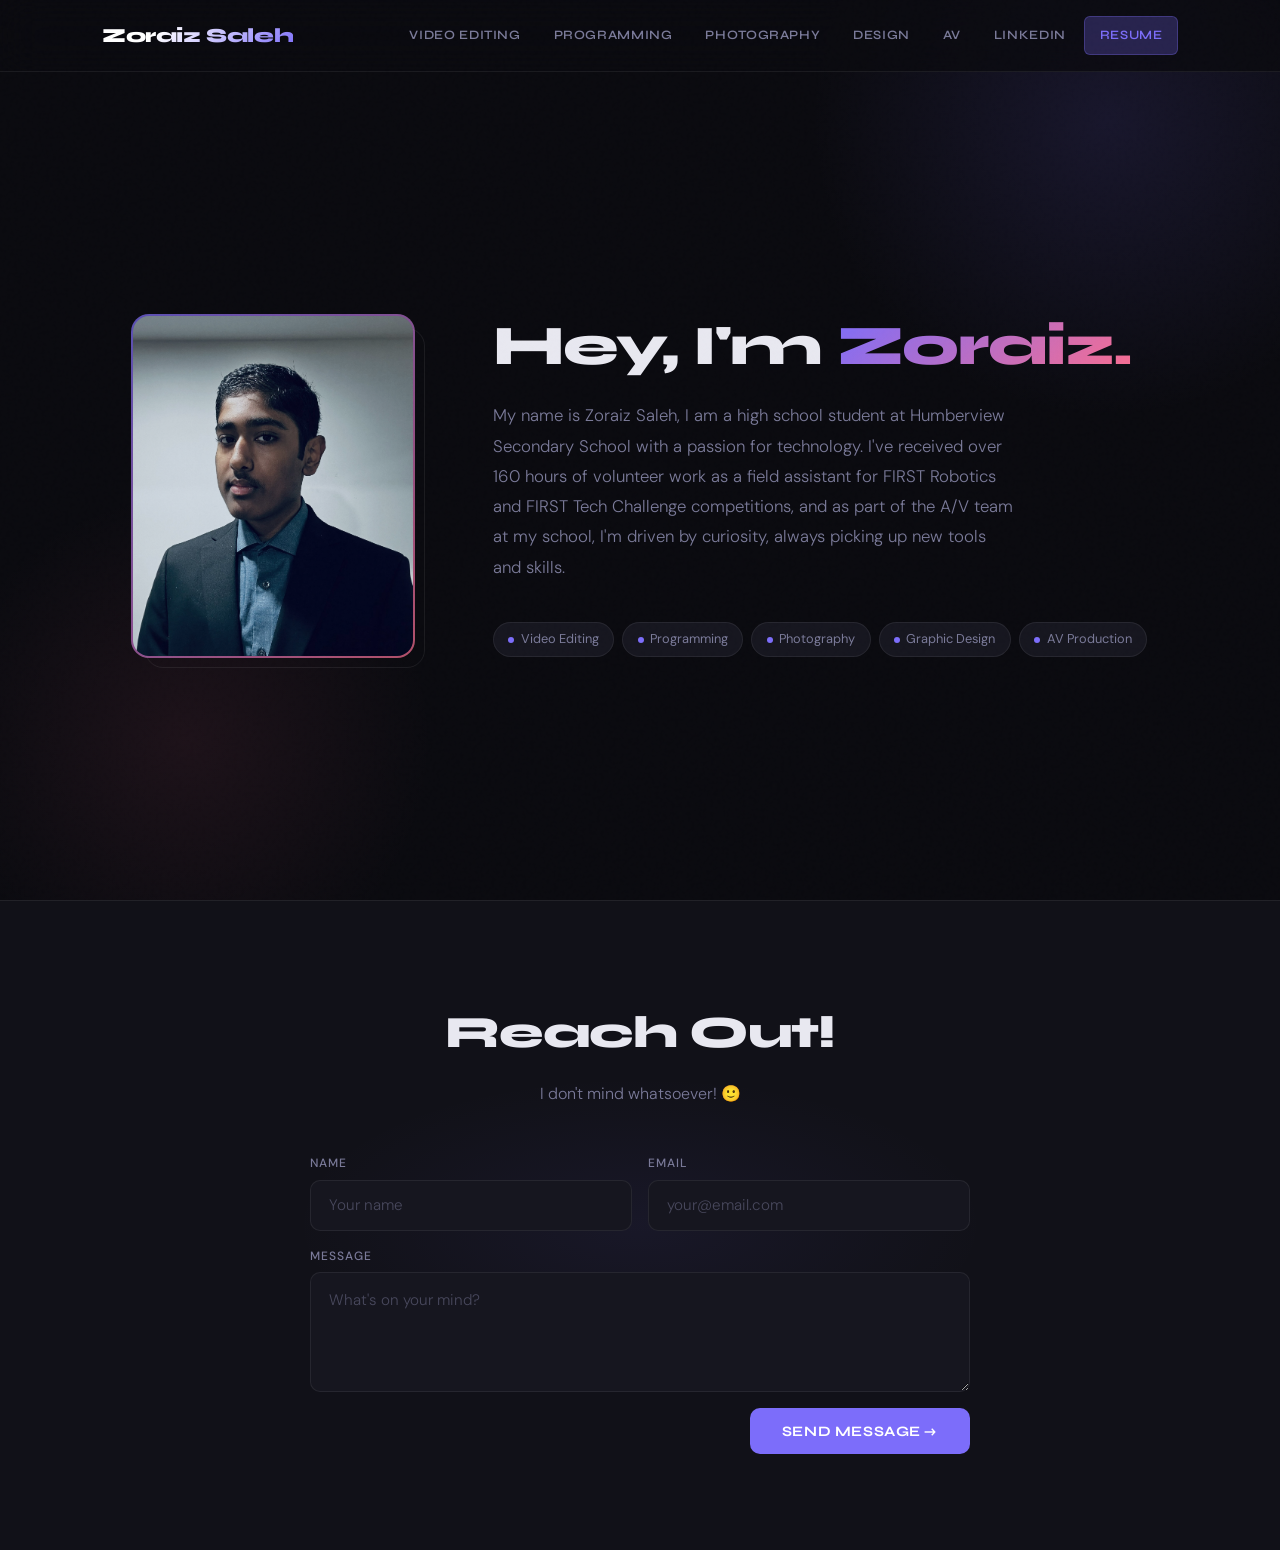
==== HTML/index.html @ ecb32ee4 "Organizing the files into folders" ====
<!DOCTYPE html>
<html lang="en">
  <head>
    <title>Zoraiz Saleh — Portfolio</title>
    <link rel="shortcut icon" href="icon.png">
    <link rel="stylesheet" href="../index.css">
    <meta charset="UTF-8">
    <meta name="viewport" content="width=device-width, initial-scale=1.0">
  </head>
  <body>

    <header class="navbar" role="banner">
      <div class="navbar__container">
        <a href="#" class="navbar__brand">Zoraiz Saleh</a>

        <button class="navbar__toggle"
                id="navbarToggle"
                aria-label="Toggle navigation"
                aria-controls="navbarMenu"
                aria-expanded="false">
          <span class="bar"></span>
          <span class="bar"></span>
          <span class="bar"></span>
        </button>

        <nav id="navbarMenu" class="navbar__menu" role="navigation">
          <ul class="navbar__list">
            <li class="navbar__item"><a href="Videoediting.html" class="navbar__link">Video Editing</a></li>
            <li class="navbar__item"><a href="programming.html" class="navbar__link">Programming</a></li>
            <li class="navbar__item"><a href="photography.html" class="navbar__link">Photography</a></li>
            <li class="navbar__item"><a href="Design.html" class="navbar__link">Design</a></li>
            <li class="navbar__item"><a href="AV.html" class="navbar__link">AV</a></li>
            <li class="navbar__item"><a href="https://www.linkedin.com/in/zoraiz-saleh" class="navbar__link" target="_blank">LinkedIn</a></li>
            <li class="navbar__item"><a href="../Zoraiz_Saleh_Resume.pdf" class="navbar__link">Resume</a></li>
          </ul>
        </nav>
      </div>
    </header>

    <section class="aboutme" id="about">
      <div class="container">

        <div class="photo-wrapper">
          <img src="../Photos/Profile.jpeg" class="mainphoto" alt="Zoraiz Saleh">
        </div>

        <div class="text-content">
          <h1 class="first-text">Hey, I'm <span class="highlight">Zoraiz.</span></h1>
          <p class="paragraph-text">
            My name is Zoraiz Saleh, I am a high school student at Humberview Secondary School with a passion for technology. I've received over 160 hours of volunteer work as a field assistant for FIRST Robotics and FIRST Tech Challenge competitions, and as part of the A/V team at my school, I'm driven by curiosity, always picking up new tools and skills.
          </p>
          <div class="skill-tags">
            <span class="skill-tag"><span class="dot"></span>Video Editing</span>
            <span class="skill-tag"><span class="dot"></span>Programming</span>
            <span class="skill-tag"><span class="dot"></span>Photography</span>
            <span class="skill-tag"><span class="dot"></span>Graphic Design</span>
            <span class="skill-tag"><span class="dot"></span>AV Production</span>
          </div>
        </div>

      </div>
    </section>

    <section class="contactform" id="contact">
      <div class="contact-container">
        <h2 class="contact-heading">Reach Out!</h2>
        <p class="contact-subtext">I don't mind whatsoever! 🙂</p>

        <form class="contact-form" action="https://formsubmit.co/zoraiz.saleh@rogers.com" method="POST">
          <div class="form-row">
            <div class="form-group">
              <label class="form-label" for="name">Name</label>
              <input class="form-input" type="text" id="name" name="name" placeholder="Your name" required>
            </div>
            <div class="form-group">
              <label class="form-label" for="email">Email</label>
              <input class="form-input" type="email" id="email" name="email" placeholder="your@email.com" required>
            </div>
          </div>
          <div class="form-group">
            <label class="form-label" for="message">Message</label>
            <textarea class="form-textarea" id="message" name="message" placeholder="What's on your mind?" required></textarea>
          </div>
          <input type="hidden" name="_subject" value="New message from portfolio">
          <input type="hidden" name="_next" value="index.html">
          <button type="submit" class="form-submit">Send Message →</button>
        </form>
      </div>
    </section>

    <script src="../Javascript/index.js"></script>
  </body>
</html>
---- index.css ----
@import url('https://fonts.googleapis.com/css2?family=Syne:wght@400;600;700;800&family=DM+Sans:ital,opsz,wght@0,9..40,300;0,9..40,400;0,9..40,500;1,9..40,300&display=swap');

:root {
  --bg-primary: #0a0a0f;
  --bg-secondary: #111118;
  --bg-card: #16161f;
  --bg-card-hover: #1c1c28;
  --color-text: #e8e8f0;
  --color-muted: #7a7a99;
  --color-accent: #7c6dfa;
  --color-accent-glow: rgba(124, 109, 250, 0.25);
  --color-accent-2: #fa6d8f;
  --color-border: rgba(255,255,255,0.07);
  --color-border-hover: rgba(124, 109, 250, 0.4);

  --font-display: 'Syne', sans-serif;
  --font-body: 'DM Sans', sans-serif;

  --navbar-height: 72px;
  --container-width: 1140px;
  --transition: 0.3s cubic-bezier(0.4, 0, 0.2, 1);
  --transition-slow: 0.6s cubic-bezier(0.4, 0, 0.2, 1);
}

*, *::before, *::after {
  box-sizing: border-box;
  margin: 0;
  padding: 0;
}

html {
  scroll-behavior: smooth;
}

body {
  background-color: var(--bg-primary);
  color: var(--color-text);
  font-family: var(--font-body);
  font-size: 1rem;
  line-height: 1.6;
  overflow-x: hidden;
  animation: pageFadeIn 0.4s ease forwards;
}

/* Noise texture overlay */
body::before {
  content: '';
  position: fixed;
  inset: 0;
  background-image: url("data:image/svg+xml,%3Csvg viewBox='0 0 256 256' xmlns='http://www.w3.org/2000/svg'%3E%3Cfilter id='noise'%3E%3CfeTurbulence type='fractalNoise' baseFrequency='0.9' numOctaves='4' stitchTiles='stitch'/%3E%3C/filter%3E%3Crect width='100%25' height='100%25' filter='url(%23noise)' opacity='0.04'/%3E%3C/svg%3E");
  pointer-events: none;
  z-index: 9999;
  opacity: 0.4;
}

ul { list-style: none; }
a { text-decoration: none; color: inherit; }

/* ─── NAVBAR ─────────────────────────────────────────── */
.navbar {
  position: fixed;
  top: 0;
  left: 0;
  right: 0;
  height: var(--navbar-height);
  z-index: 1000;
  background: rgba(10, 10, 15, 0.8);
  backdrop-filter: blur(20px);
  -webkit-backdrop-filter: blur(20px);
  border-bottom: 1px solid var(--color-border);
  transition: border-color var(--transition);
}

.navbar__container {
  display: flex;
  justify-content: space-between;
  align-items: center;
  max-width: var(--container-width);
  margin: 0 auto;
  padding: 0 2rem;
  height: 100%;
}

.navbar__brand {
  font-family: var(--font-display);
  font-weight: 800;
  font-size: 1.25rem;
  letter-spacing: -0.02em;
  background: linear-gradient(135deg, #fff 30%, var(--color-accent));
  -webkit-background-clip: text;
  -webkit-text-fill-color: transparent;
  background-clip: text;
}

.navbar__toggle {
  display: flex;
  flex-direction: column;
  justify-content: center;
  gap: 5px;
  width: 36px;
  height: 36px;
  padding: 4px;
  border: 1px solid var(--color-border);
  background: var(--bg-card);
  border-radius: 8px;
  cursor: pointer;
  transition: border-color var(--transition), background var(--transition);
}

.navbar__toggle:hover {
  border-color: var(--color-accent);
  background: var(--bg-card-hover);
}

.navbar__toggle .bar {
  display: block;
  width: 100%;
  height: 2px;
  background: var(--color-text);
  border-radius: 2px;
  transition: all 0.3s ease;
  transform-origin: center;
}

.navbar__toggle.is-active .bar:nth-child(1) { transform: translateY(7px) rotate(45deg); }
.navbar__toggle.is-active .bar:nth-child(2) { opacity: 0; transform: scaleX(0); }
.navbar__toggle.is-active .bar:nth-child(3) { transform: translateY(-7px) rotate(-45deg); }

.navbar__menu {
  display: none;
  flex-direction: column;
  position: fixed;
  top: var(--navbar-height);
  left: 0;
  right: 0;
  background: rgba(10, 10, 15, 0.96);
  backdrop-filter: blur(20px);
  border-bottom: 1px solid var(--color-border);
  padding: 1rem 0;
  animation: slideDown 0.2s ease forwards;
}

.navbar__menu.is-active { display: flex; }

@keyframes slideDown {
  from { opacity: 0; transform: translateY(-8px); }
  to { opacity: 1; transform: translateY(0); }
}

.navbar__item { border-bottom: 1px solid var(--color-border); }
.navbar__item:last-child { border: none; }

.navbar__link {
  display: block;
  padding: 1rem 2rem;
  font-family: var(--font-display);
  font-size: 0.9rem;
  font-weight: 600;
  letter-spacing: 0.05em;
  text-transform: uppercase;
  color: var(--color-muted);
  transition: color var(--transition), padding-left var(--transition);
}

.navbar__link:hover {
  color: var(--color-text);
  padding-left: 2.5rem;
}

:is(.navbar__toggle, .navbar__link):focus-visible {
  outline: 2px solid var(--color-accent);
  outline-offset: 2px;
  border-radius: 4px;
}

@media (min-width: 768px) {
  .navbar__toggle { display: none; }

  .navbar__menu {
    display: flex !important;
    flex-direction: row;
    position: static;
    background: transparent;
    backdrop-filter: none;
    border: none;
    padding: 0;
    animation: none;
  }

  .navbar__list {
    display: flex;
    align-items: center;
    gap: 0.25rem;
  }

  .navbar__item { border: none; }

  .navbar__link {
    padding: 0.5rem 0.9rem;
    border-radius: 6px;
    font-size: 0.8rem;
    transition: color var(--transition), background var(--transition);
  }

  .navbar__link:hover {
    color: var(--color-text);
    background: rgba(255,255,255,0.06);
    padding-left: 0.9rem;
  }

  /* Resume link styled differently */
  .navbar__item:last-child .navbar__link {
    background: var(--color-accent-glow);
    color: var(--color-accent);
    border: 1px solid rgba(124, 109, 250, 0.3);
  }

  .navbar__item:last-child .navbar__link:hover {
    background: var(--color-accent);
    color: #fff;
    border-color: var(--color-accent);
  }
}

/* ─── HERO / ABOUT ───────────────────────────────────── */
.aboutme {
  min-height: 100vh;
  display: flex;
  align-items: center;
  padding-top: var(--navbar-height);
  background: var(--bg-primary);
  position: relative;
  overflow: hidden;
}

/* Ambient glow blobs */
.aboutme::before {
  content: '';
  position: absolute;
  top: -20%;
  right: -10%;
  width: 600px;
  height: 600px;
  background: radial-gradient(circle, rgba(124, 109, 250, 0.12) 0%, transparent 70%);
  pointer-events: none;
}

.aboutme::after {
  content: '';
  position: absolute;
  bottom: -10%;
  left: -5%;
  width: 500px;
  height: 500px;
  background: radial-gradient(circle, rgba(250, 109, 143, 0.08) 0%, transparent 70%);
  pointer-events: none;
}

.container {
  display: flex;
  align-items: center;
  gap: 5rem;
  max-width: var(--container-width);
  margin: 0 auto;
  padding: 6rem 2rem;
  position: relative;
  z-index: 1;
}

/* ─── PHOTO ──────────────────────────────────────────── */
.photo-wrapper {
  position: relative;
  flex-shrink: 0;
}

.mainphoto {
  width: 280px;
  height: 340px;
  object-fit: cover;
  border-radius: 16px;
  display: block;
  position: relative;
  z-index: 1;
  filter: grayscale(20%);
  transition: filter var(--transition-slow);
}

.mainphoto:hover {
  filter: grayscale(0%);
}

.photo-wrapper::before {
  content: '';
  position: absolute;
  inset: -2px;
  border-radius: 18px;
  background: linear-gradient(135deg, var(--color-accent), var(--color-accent-2));
  z-index: 0;
  opacity: 0.7;
}

.photo-wrapper::after {
  content: '';
  position: absolute;
  inset: 12px -12px -12px 12px;
  border-radius: 18px;
  border: 1px solid var(--color-border);
  z-index: 0;
}

/* ─── TEXT CONTENT ───────────────────────────────────── */
.text-content {
  flex: 1;
  min-width: 0;
}

.eyebrow {
  display: inline-flex;
  align-items: center;
  gap: 0.5rem;
  font-family: var(--font-display);
  font-size: 0.75rem;
  font-weight: 600;
  letter-spacing: 0.15em;
  text-transform: uppercase;
  color: var(--color-accent);
  margin-bottom: 1.25rem;
  opacity: 0;
  animation: fadeUp 0.6s ease 0.1s forwards;
}

.eyebrow::before {
  content: '';
  display: block;
  width: 24px;
  height: 2px;
  background: var(--color-accent);
  border-radius: 2px;
}

.first-text {
  font-family: var(--font-display);
  font-size: clamp(2.2rem, 5vw, 3.5rem);
  font-weight: 800;
  line-height: 1.1;
  letter-spacing: -0.03em;
  margin-bottom: 1.5rem;
  opacity: 0;
  animation: fadeUp 0.6s ease 0.2s forwards;
}

.first-text .highlight {
  background: linear-gradient(135deg, var(--color-accent), var(--color-accent-2));
  -webkit-background-clip: text;
  -webkit-text-fill-color: transparent;
  background-clip: text;
}

.paragraph-text {
  font-size: 1.05rem;
  font-weight: 300;
  color: var(--color-muted);
  max-width: 520px;
  line-height: 1.8;
  margin-bottom: 2.5rem;
  opacity: 0;
  animation: fadeUp 0.6s ease 0.3s forwards;
}

/* ─── SKILL TAGS ─────────────────────────────────────── */
.skill-tags {
  display: flex;
  flex-wrap: wrap;
  gap: 0.5rem;
  opacity: 0;
  animation: fadeUp 0.6s ease 0.4s forwards;
}

.skill-tag {
  display: inline-flex;
  align-items: center;
  gap: 0.4rem;
  padding: 0.4rem 0.9rem;
  background: var(--bg-card);
  border: 1px solid var(--color-border);
  border-radius: 100px;
  font-size: 0.8rem;
  font-weight: 400;
  color: var(--color-muted);
  transition: border-color var(--transition), color var(--transition), transform var(--transition);
  cursor: default;
}

.skill-tag:hover {
  border-color: var(--color-accent);
  color: var(--color-text);
  transform: translateY(-2px);
}

.skill-tag .dot {
  width: 6px;
  height: 6px;
  border-radius: 50%;
  background: var(--color-accent);
  flex-shrink: 0;
}

/* ─── CONTACT SECTION ────────────────────────────────── */
.contactform {
  background: var(--bg-secondary);
  border-top: 1px solid var(--color-border);
  padding: 6rem 2rem;
  position: relative;
  overflow: hidden;
}

.contactform::before {
  content: '';
  position: absolute;
  top: 50%;
  left: 50%;
  transform: translate(-50%, -50%);
  width: 700px;
  height: 300px;
  background: radial-gradient(ellipse, rgba(124, 109, 250, 0.07) 0%, transparent 70%);
  pointer-events: none;
}

.contact-container {
  max-width: 660px;
  margin: 0 auto;
  text-align: center;
  position: relative;
  z-index: 1;
}

.contact-heading {
  font-family: var(--font-display);
  font-size: clamp(2rem, 4vw, 2.8rem);
  font-weight: 800;
  letter-spacing: -0.03em;
  margin-bottom: 0.75rem;
}

.contact-subtext {
  color: var(--color-muted);
  font-size: 1rem;
  font-weight: 300;
  margin-bottom: 3rem;
}

.contact-form {
  display: flex;
  flex-direction: column;
  gap: 1rem;
}

.form-row {
  display: flex;
  gap: 1rem;
}

.form-group {
  display: flex;
  flex-direction: column;
  gap: 0.4rem;
  flex: 1;
}

.form-label {
  font-size: 0.75rem;
  font-weight: 500;
  letter-spacing: 0.08em;
  text-transform: uppercase;
  color: var(--color-muted);
  text-align: left;
}

.form-input, .form-textarea {
  width: 100%;
  padding: 0.9rem 1.1rem;
  background: var(--bg-card);
  border: 1px solid var(--color-border);
  border-radius: 10px;
  color: var(--color-text);
  font-family: var(--font-body);
  font-size: 0.95rem;
  font-weight: 300;
  transition: border-color var(--transition), background var(--transition), box-shadow var(--transition);
  outline: none;
}

.form-input::placeholder, .form-textarea::placeholder {
  color: rgba(122, 122, 153, 0.5);
}

.form-input:focus, .form-textarea:focus {
  border-color: var(--color-accent);
  background: var(--bg-card-hover);
  box-shadow: 0 0 0 3px var(--color-accent-glow);
}

.form-textarea {
  min-height: 120px;
  resize: vertical;
  line-height: 1.6;
}

.form-submit {
  display: inline-flex;
  align-items: center;
  justify-content: center;
  gap: 0.5rem;
  padding: 0.9rem 2rem;
  background: var(--color-accent);
  color: #fff;
  border: none;
  border-radius: 10px;
  font-family: var(--font-display);
  font-size: 0.9rem;
  font-weight: 700;
  letter-spacing: 0.04em;
  text-transform: uppercase;
  cursor: pointer;
  transition: background var(--transition), transform var(--transition), box-shadow var(--transition);
  align-self: flex-end;
}

.form-submit:hover {
  background: #9182fc;
  transform: translateY(-2px);
  box-shadow: 0 8px 24px rgba(124, 109, 250, 0.35);
}

.form-submit:active {
  transform: translateY(0);
}

/* ─── FOOTER ─────────────────────────────────────────── */
.site-footer {
  background: var(--bg-primary);
  border-top: 1px solid var(--color-border);
  padding: 2rem;
  text-align: center;
}

.footer-text {
  font-size: 0.8rem;
  color: var(--color-muted);
  font-weight: 300;
}

.footer-text a {
  color: var(--color-accent);
  transition: color var(--transition);
}

.footer-text a:hover { color: #9182fc; }

/* ─── ANIMATIONS ─────────────────────────────────────── */
@keyframes fadeUp {
  from { opacity: 0; transform: translateY(20px); }
  to   { opacity: 1; transform: translateY(0); }
}

/* ─── RESPONSIVE ─────────────────────────────────────── */
@media (max-width: 768px) {
  .container {
    flex-direction: column;
    align-items: center;
    text-align: center;
    padding: 4rem 1.5rem;
    gap: 2.5rem;
  }

  .mainphoto {
    width: 200px;
    height: 240px;
  }

  .photo-wrapper::after { display: none; }

  .paragraph-text { max-width: 100%; }

  .skill-tags { justify-content: center; }

  .form-row { flex-direction: column; }

  .form-submit { align-self: stretch; }
}

@keyframes pageFadeIn {
  from { opacity: 0; }
  to   { opacity: 1; }
}

    .photo-hero {
      min-height: 38vh;
      display: flex;
      align-items: flex-end;
      padding-top: var(--navbar-height);
      padding-bottom: 3.5rem;
      position: relative;
      overflow: hidden;
    }

    .photo-hero::before {
      content: '';
      position: absolute;
      top: -20%;
      left: 50%;
      transform: translateX(-50%);
      width: 800px;
      height: 400px;
      background: radial-gradient(ellipse, rgba(250, 109, 143, 0.1) 0%, transparent 70%);
      pointer-events: none;
    }

    .photo-hero__inner {
      max-width: var(--container-width);
      margin: 0 auto;
      padding: 0 2rem;
      position: relative;
      z-index: 1;
    }

    .photo-hero__back {
      display: inline-flex;
      align-items: center;
      gap: 0.5rem;
      font-family: var(--font-display);
      font-size: 0.75rem;
      font-weight: 600;
      letter-spacing: 0.1em;
      text-transform: uppercase;
      color: var(--color-muted);
      margin-bottom: 1.5rem;
      transition: color var(--transition), gap var(--transition);
    }

    .photo-hero__back:hover {
      color: var(--color-accent);
      gap: 0.75rem;
    }

    .photo-hero__back svg {
      width: 14px;
      height: 14px;
      transition: transform var(--transition);
    }

    .photo-hero__back:hover svg {
      transform: translateX(-3px);
    }

    .photo-hero__eyebrow {
      display: inline-flex;
      align-items: center;
      gap: 0.5rem;
      font-family: var(--font-display);
      font-size: 0.75rem;
      font-weight: 600;
      letter-spacing: 0.15em;
      text-transform: uppercase;
      color: var(--color-accent-2);
      margin-bottom: 1rem;
    }

    .photo-hero__eyebrow::before {
      content: '';
      display: block;
      width: 24px;
      height: 2px;
      background: var(--color-accent-2);
      border-radius: 2px;
    }

    .photo-hero__title {
      font-family: var(--font-display);
      font-size: clamp(2.5rem, 6vw, 4.5rem);
      font-weight: 800;
      letter-spacing: -0.04em;
      line-height: 1;
      margin-bottom: 1rem;
      opacity: 0;
      animation: fadeUp 0.6s ease 0.1s forwards;
    }

    .photo-hero__subtitle {
      color: var(--color-muted);
      font-size: 1rem;
      font-weight: 300;
      max-width: 480px;
      opacity: 0;
      animation: fadeUp 0.6s ease 0.2s forwards;
    }

    /* ─── FILTER TABS ───────────────────────────────── */
    .gallery-filters {
      max-width: var(--container-width);
      margin: 0 auto;
      padding: 0 2rem 2.5rem;
      display: flex;
      gap: 0.5rem;
      flex-wrap: wrap;
      opacity: 0;
      animation: fadeUp 0.5s ease 0.3s forwards;
    }

    .filter-btn {
      padding: 0.45rem 1.1rem;
      border-radius: 100px;
      border: 1px solid var(--color-border);
      background: var(--bg-card);
      color: var(--color-muted);
      font-family: var(--font-display);
      font-size: 0.78rem;
      font-weight: 600;
      letter-spacing: 0.05em;
      text-transform: uppercase;
      cursor: pointer;
      transition: all var(--transition);
    }

    .filter-btn:hover {
      border-color: var(--color-accent);
      color: var(--color-text);
    }

    .filter-btn.active {
      background: var(--color-accent);
      border-color: var(--color-accent);
      color: #fff;
    }

    /* ─── MASONRY GALLERY ───────────────────────────── */
    .gallery-section {
      max-width: var(--container-width);
      margin: 0 auto;
      padding: 0 2rem 6rem;
    }

    .gallery-grid {
      columns: 3 280px;
      column-gap: 1rem;
    }

    .gallery-item {
      break-inside: avoid;
      margin-bottom: 1rem;
      position: relative;
      border-radius: 12px;
      overflow: hidden;
      cursor: pointer;
      background: var(--bg-card);
      border: 1px solid var(--color-border);
      transition: transform var(--transition), box-shadow var(--transition);
      opacity: 0;
      animation: fadeUp 0.5s ease forwards;
    }

    .gallery-item:hover {
      transform: translateY(-4px);
      box-shadow: 0 20px 40px rgba(0,0,0,0.4);
      border-color: var(--color-border-hover);
    }

    .gallery-item img {
      width: 100%;
      display: block;
      transition: transform 0.5s cubic-bezier(0.4, 0, 0.2, 1);
    }

    .gallery-item:hover img {
      transform: scale(1.04);
    }

    .gallery-item__overlay {
      position: absolute;
      inset: 0;
      background: linear-gradient(to top, rgba(10,10,15,0.85) 0%, transparent 50%);
      opacity: 0;
      transition: opacity var(--transition);
      display: flex;
      align-items: flex-end;
      padding: 1.25rem;
    }

    .gallery-item:hover .gallery-item__overlay {
      opacity: 1;
    }

    .gallery-item__info {
      transform: translateY(6px);
      transition: transform var(--transition);
    }

    .gallery-item:hover .gallery-item__info {
      transform: translateY(0);
    }

    .gallery-item__title {
      font-family: var(--font-display);
      font-size: 0.9rem;
      font-weight: 700;
      color: #fff;
      display: block;
      margin-bottom: 0.2rem;
    }

    .gallery-item__tag {
      font-size: 0.72rem;
      font-weight: 400;
      color: rgba(255,255,255,0.55);
      letter-spacing: 0.05em;
      text-transform: uppercase;
    }

    /* ─── PLACEHOLDER (before real photos) ─────────── */
    .gallery-placeholder {
      width: 100%;
      aspect-ratio: 4/3;
      display: flex;
      flex-direction: column;
      align-items: center;
      justify-content: center;
      gap: 0.75rem;
      background: var(--bg-card);
      color: var(--color-muted);
      font-size: 0.8rem;
      font-weight: 300;
      letter-spacing: 0.04em;
      text-align: center;
      padding: 1rem;
    }

    .gallery-placeholder.tall { aspect-ratio: 2/3; }
    .gallery-placeholder.wide { aspect-ratio: 16/9; }
    .gallery-placeholder.square { aspect-ratio: 1/1; }
    .gallery-placeholder.camera { aspect-ratio: 3/2; }

    .gallery-placeholder svg {
      opacity: 0.3;
      width: 32px;
      height: 32px;
    }

    .gallery-placeholder span {
      opacity: 0.45;
    }

    /* ─── LIGHTBOX ──────────────────────────────────── */
    .lightbox {
      position: fixed;
      inset: 0;
      background: rgba(5, 5, 10, 0.95);
      backdrop-filter: blur(16px);
      z-index: 10000;
      display: flex;
      align-items: center;
      justify-content: center;
      padding: 2rem;
      opacity: 0;
      pointer-events: none;
      transition: opacity 0.3s ease;
    }

    .lightbox.is-open {
      opacity: 1;
      pointer-events: all;
    }

    .lightbox__img {
      max-width: 90vw;
      max-height: 85vh;
      object-fit: contain;
      border-radius: 8px;
      box-shadow: 0 40px 80px rgba(0,0,0,0.6);
      transform: scale(0.95);
      transition: transform 0.3s ease;
    }

    .lightbox.is-open .lightbox__img {
      transform: scale(1);
    }

    .lightbox__close {
      position: absolute;
      top: 1.5rem;
      right: 1.5rem;
      width: 40px;
      height: 40px;
      border-radius: 50%;
      background: var(--bg-card);
      border: 1px solid var(--color-border);
      color: var(--color-muted);
      font-size: 1.2rem;
      cursor: pointer;
      display: flex;
      align-items: center;
      justify-content: center;
      transition: all var(--transition);
    }

    .lightbox__close:hover {
      background: var(--color-accent);
      border-color: var(--color-accent);
      color: #fff;
    }

    .lightbox__caption {
      position: absolute;
      bottom: 2rem;
      left: 50%;
      transform: translateX(-50%);
      text-align: center;
    }

    .lightbox__caption-title {
      font-family: var(--font-display);
      font-size: 1rem;
      font-weight: 700;
      color: #fff;
    }

    .lightbox__caption-tag {
      font-size: 0.8rem;
      color: var(--color-muted);
      margin-top: 0.25rem;
    }

    .gallery-empty {
      text-align: center;
      padding: 4rem 2rem;
      color: var(--color-muted);
      display: none;
    }

    .gallery-empty.visible { display: block; }

    @media (max-width: 640px) {
      .gallery-grid { columns: 2 160px; }
    }

.photo {
    border-radius: 12px;
}

.project-grid {
  display: grid;
  grid-template-columns: repeat(auto-fill, minmax(300px, 1fr));
  gap: 1.25rem;
}
 
.project-card {
  display: flex;
  flex-direction: column;
  background: var(--bg-card);
  border: 1px solid var(--color-border);
  border-radius: 14px;
  padding: 1.75rem;
  opacity: 0;
  animation: fadeUp 0.5s ease forwards;
  transition: transform var(--transition), box-shadow var(--transition), border-color var(--transition), background var(--transition);
}
 
.project-card:hover {
  transform: translateY(-4px);
  box-shadow: 0 20px 40px rgba(0,0,0,0.4);
  border-color: var(--color-border-hover);
  background: var(--bg-card-hover);
}
 
.project-card__category {
  display: inline-flex;
  align-items: center;
  gap: 0.4rem;
  align-self: flex-start;
  font-family: var(--font-display);
  font-size: 0.68rem;
  font-weight: 700;
  letter-spacing: 0.1em;
  text-transform: uppercase;
  color: var(--color-accent-2);
  margin-bottom: 0.9rem;
}
 
.project-card__category::before {
  content: '';
  width: 6px;
  height: 6px;
  border-radius: 50%;
  background: var(--color-accent-2);
}
 
.project-card__title {
  font-family: var(--font-display);
  font-size: 1.2rem;
  font-weight: 700;
  letter-spacing: -0.01em;
  color: var(--color-text);
  margin-bottom: 0.6rem;
}
 
.project-card__desc {
  font-size: 0.92rem;
  font-weight: 300;
  color: var(--color-muted);
  line-height: 1.65;
  margin-bottom: 1.25rem;
  flex-grow: 1;
}
 
.project-tech {
  display: flex;
  flex-wrap: wrap;
  gap: 0.4rem;
  margin-bottom: 1.5rem;
}
 
.tech-tag {
  padding: 0.3rem 0.75rem;
  background: var(--bg-secondary);
  border: 1px solid var(--color-border);
  border-radius: 100px;
  font-size: 0.72rem;
  font-weight: 400;
  color: var(--color-muted);
}
 
.project-links {
  display: flex;
  gap: 0.75rem;
}
 
.project-link {
  display: inline-flex;
  align-items: center;
  gap: 0.4rem;
  padding: 0.55rem 1rem;
  border-radius: 8px;
  font-family: var(--font-display);
  font-size: 0.75rem;
  font-weight: 600;
  letter-spacing: 0.03em;
  text-transform: uppercase;
  border: 1px solid var(--color-border);
  color: var(--color-muted);
  transition: all var(--transition);
}
 
.project-link svg {
  width: 14px;
  height: 14px;
}
 
.project-link:hover {
  border-color: var(--color-accent);
  color: var(--color-text);
}
 
.project-link--primary {
  background: var(--color-accent-glow);
  border-color: rgba(124, 109, 250, 0.3);
  color: var(--color-accent);
}
 
.project-link--primary:hover {
  background: var(--color-accent);
  color: #fff;
  border-color: var(--color-accent);
}
 
@media (max-width: 640px) {
  .project-grid { grid-template-columns: 1fr; }
}

.av-section {
  max-width: var(--container-width);
  margin: 0 auto;
  padding: 0 2rem 6rem;
}
 
.av-paragraph {
  font-size: 1.05rem;
  font-weight: 300;
  color: var(--color-muted);
  line-height: 1.8;
  max-width: 720px;
  margin-bottom: 3rem;
}
 
.av-photo-grid {
  display: grid;
  grid-template-columns: repeat(auto-fit, minmax(320px, 1fr));
  gap: 1.25rem;
}
 
.av-photo {
  border-radius: 12px;
  overflow: hidden;
  border: 1px solid var(--color-border);
  background: var(--bg-card);
}
 
.av-photo img {
  width: 100%;
  height: 100%;
  display: block;
  object-fit: cover;
}
 
@media (max-width: 640px) {
  .av-photo-grid { grid-template-columns: 1fr; }
}
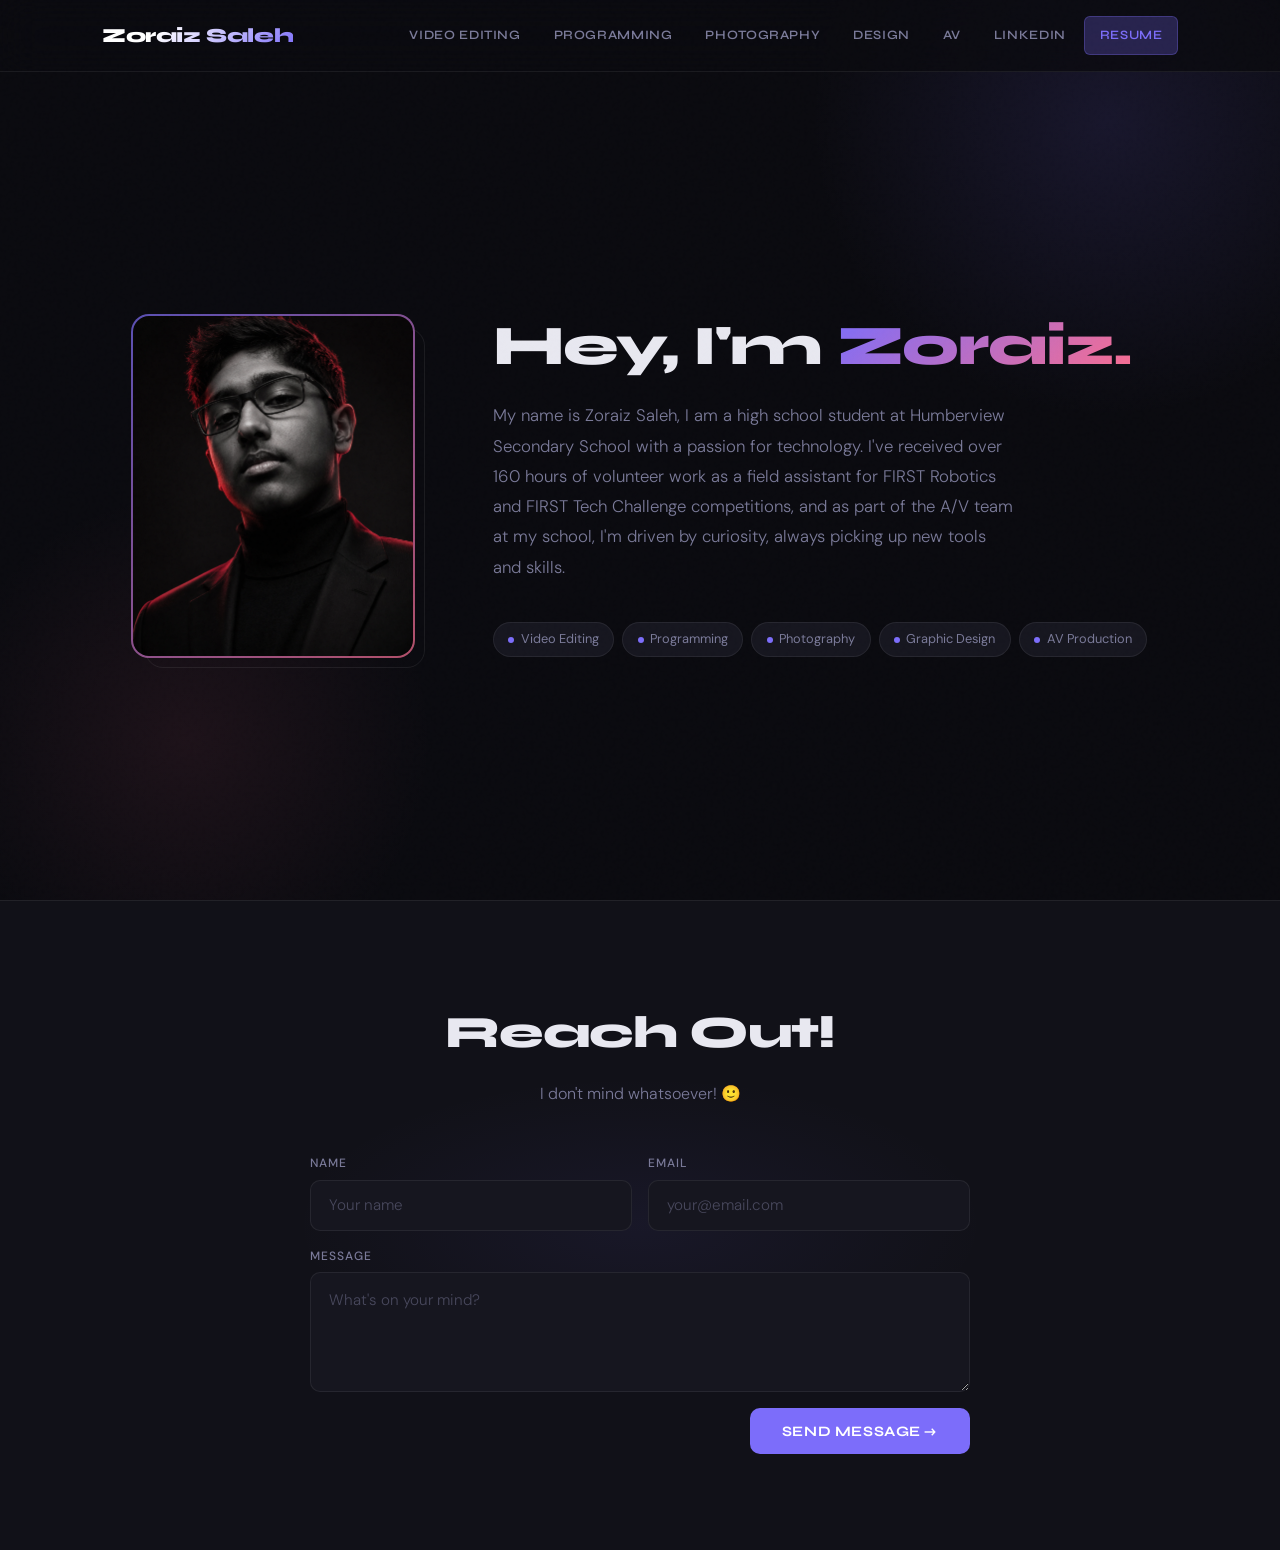
==== commit 8a64b501: "Adding more to portfolio" ====
--- a/HTML/index.html
+++ b/HTML/index.html
@@ -41,7 +41,7 @@
       <div class="container">
 
         <div class="photo-wrapper">
-          <img src="../Photos/Profile.jpeg" class="mainphoto" alt="Zoraiz Saleh">
+          <img src="../Photos/profile.png" class="mainphoto" alt="Zoraiz Saleh">
         </div>
 
         <div class="text-content">
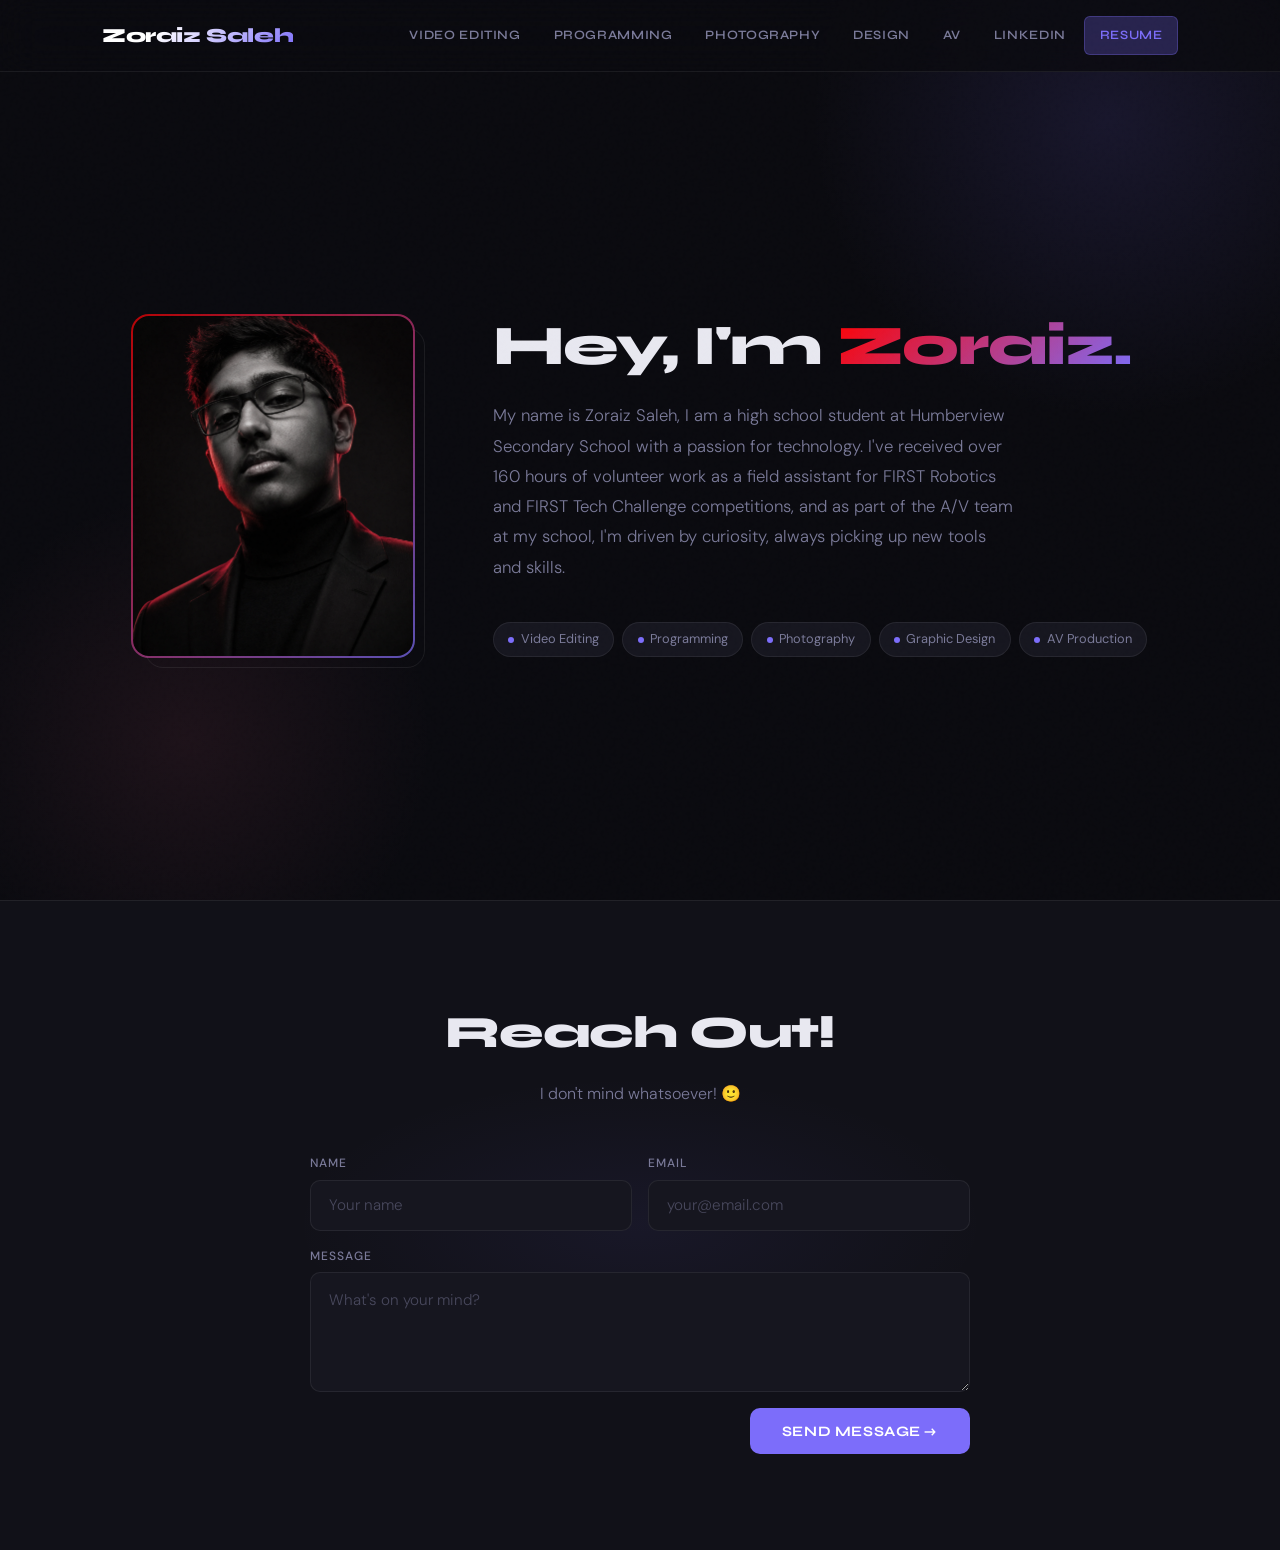
==== commit 15a376ca: "adjusting form" ====
--- a/HTML/index.html
+++ b/HTML/index.html
@@ -66,7 +66,7 @@
         <h2 class="contact-heading">Reach Out!</h2>
         <p class="contact-subtext">I don't mind whatsoever! 🙂</p>
 
-        <form class="contact-form" action="https://formsubmit.co/zoraiz.saleh@rogers.com" method="POST">
+        <form class="contact-form" action="https://formsubmit.co/inquiries@zoraizsaleh.tech" method="POST">
           <div class="form-row">
             <div class="form-group">
               <label class="form-label" for="name">Name</label>
--- a/index.css
+++ b/index.css
@@ -294,7 +294,7 @@
   position: absolute;
   inset: -2px;
   border-radius: 18px;
-  background: linear-gradient(135deg, var(--color-accent), var(--color-accent-2));
+  background: linear-gradient(135deg, red, var(--color-accent));
   z-index: 0;
   opacity: 0.7;
 }
@@ -350,7 +350,7 @@
 }
 
 .first-text .highlight {
-  background: linear-gradient(135deg, var(--color-accent), var(--color-accent-2));
+  background: linear-gradient(135deg, red, var(--color-accent));
   -webkit-background-clip: text;
   -webkit-text-fill-color: transparent;
   background-clip: text;
